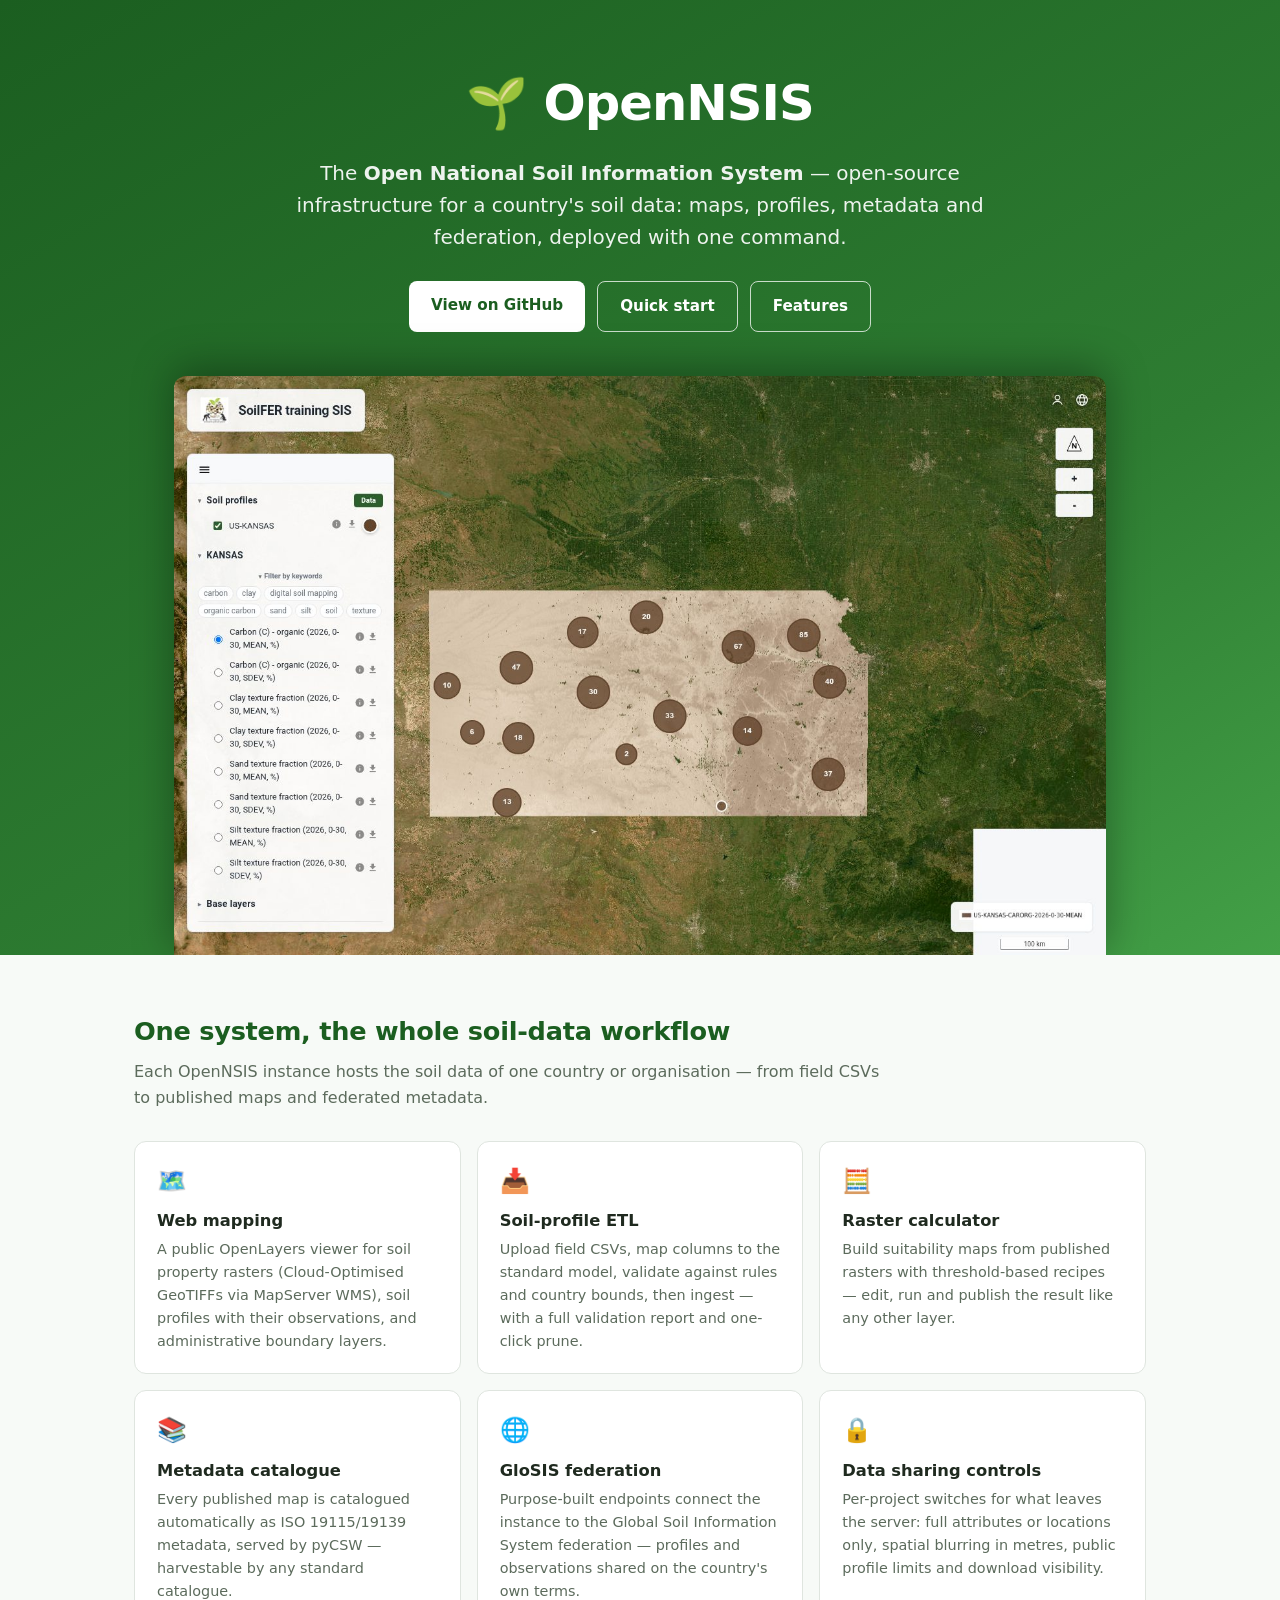
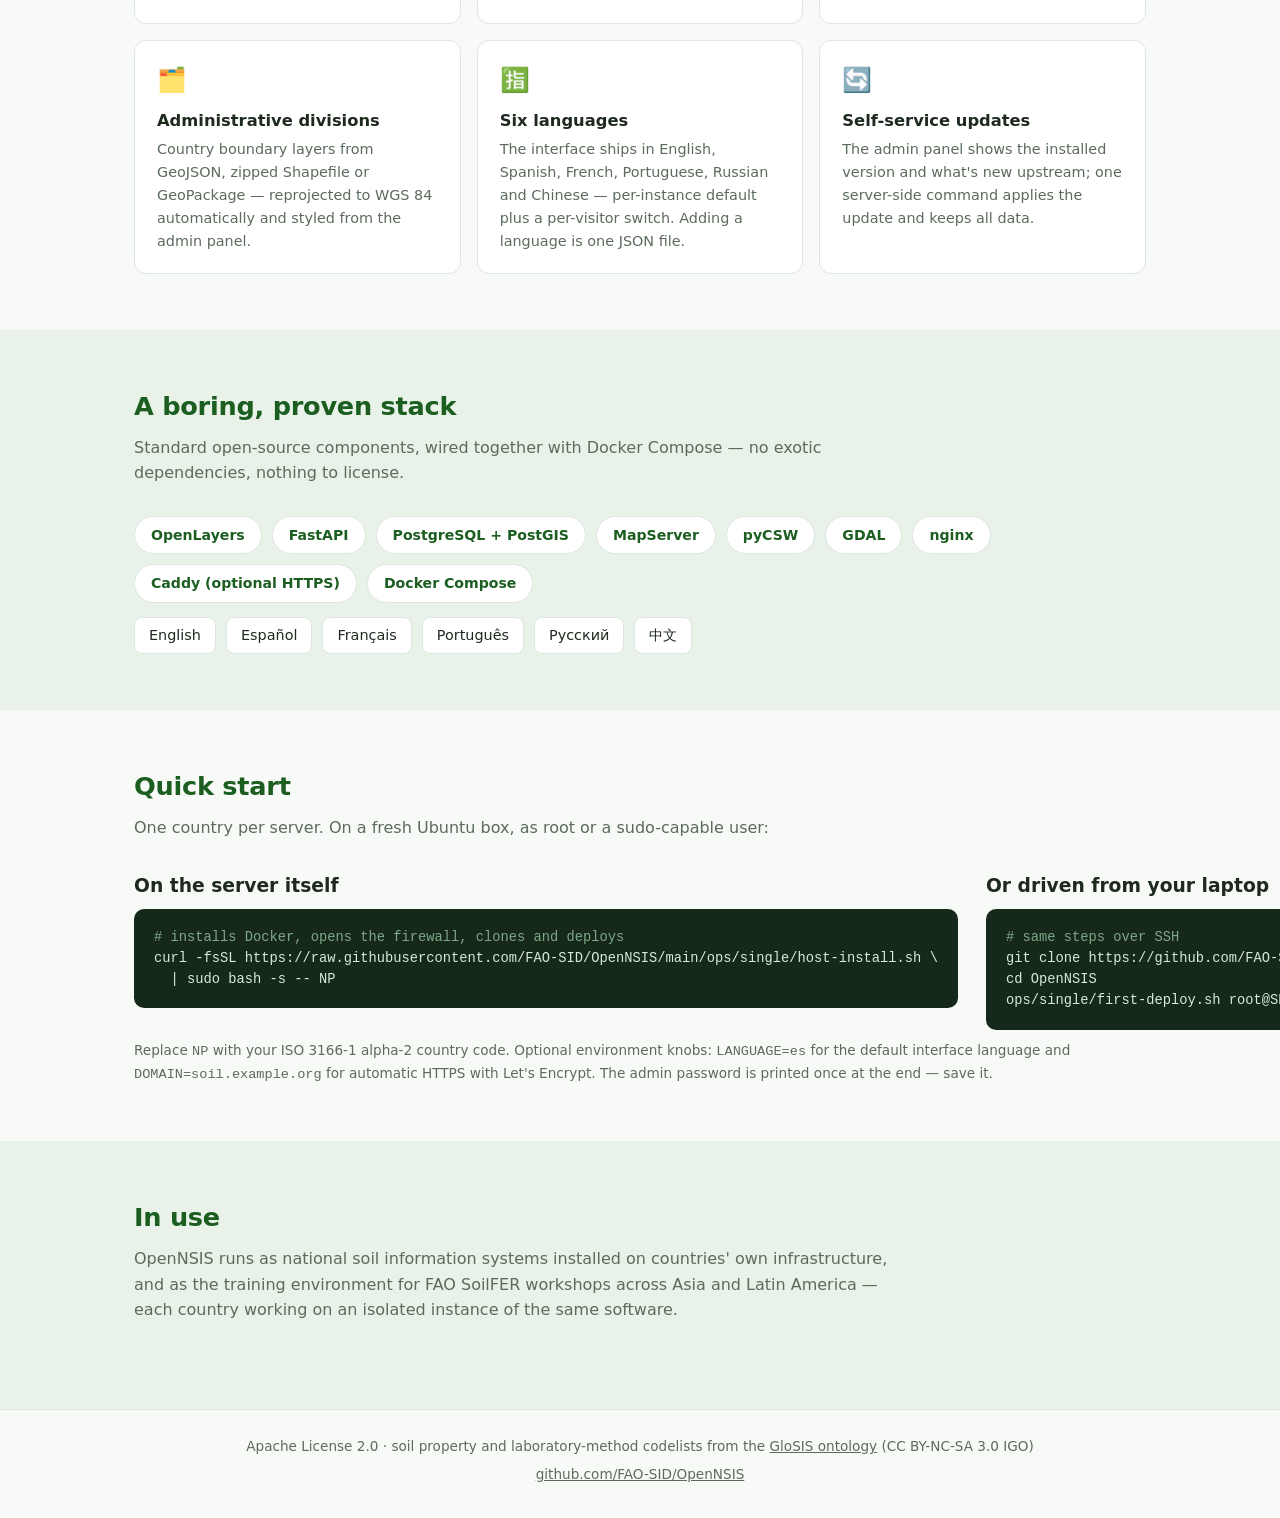
==== docs/index.html @ 4433a47d "docs: GitHub Pages showcase site Single-page site under docs/ for GitHub Pages (Settings → Pages → m" ====
<!DOCTYPE html>
<html lang="en">
<head>
<meta charset="UTF-8">
<meta name="viewport" content="width=device-width, initial-scale=1.0">
<title>OpenNSIS — Open National Soil Information System</title>
<meta name="description" content="OpenNSIS is an open-source national soil information system: web mapping, soil-profile ETL, a metadata catalogue and GloSIS federation endpoints, deployed with one command.">
<link rel="icon" href="data:image/svg+xml,<svg xmlns='http://www.w3.org/2000/svg' viewBox='0 0 100 100'><text y='.9em' font-size='90'>🌱</text></svg>">
<style>
  :root {
    --green: #2e7d32; --green-dark: #1b5e20; --green-pale: #e8f2e8;
    --ink: #1f2a1f; --muted: #5c6b5c; --line: #dfe5df; --bg: #f7faf7;
  }
  * { box-sizing: border-box; margin: 0; padding: 0; }
  html { scroll-behavior: smooth; }
  body {
    font-family: system-ui, -apple-system, "Segoe UI", Roboto, sans-serif;
    color: var(--ink); background: var(--bg); line-height: 1.6;
  }
  a { color: var(--green); }
  .wrap { max-width: 1060px; margin: 0 auto; padding: 0 24px; }

  header.hero {
    background: linear-gradient(150deg, var(--green-dark), var(--green) 65%, #43a047);
    color: #fff; padding: 64px 0 0; overflow: hidden;
  }
  .hero-inner { display: flex; flex-direction: column; align-items: center; text-align: center; }
  .hero h1 { font-size: clamp(2rem, 5vw, 3.1rem); font-weight: 750; letter-spacing: -.02em; }
  .hero .sub {
    margin-top: 14px; font-size: clamp(1rem, 2.2vw, 1.25rem);
    max-width: 720px; opacity: .92;
  }
  .cta { margin: 28px 0 44px; display: flex; gap: 12px; flex-wrap: wrap; justify-content: center; }
  .btn {
    display: inline-block; padding: 12px 22px; border-radius: 8px;
    font-weight: 600; text-decoration: none; font-size: .95rem;
    transition: transform .12s ease, box-shadow .12s ease;
  }
  .btn:hover { transform: translateY(-2px); box-shadow: 0 6px 18px rgba(0,0,0,.18); }
  .btn.primary { background: #fff; color: var(--green-dark); }
  .btn.ghost { border: 1.5px solid rgba(255,255,255,.75); color: #fff; }
  .shot {
    display: block; width: min(960px, 92%); margin: 0 auto -3px;
    border-radius: 12px 12px 0 0; box-shadow: 0 -8px 40px rgba(0,0,0,.35);
  }

  section { padding: 56px 0; }
  section h2 {
    font-size: 1.6rem; letter-spacing: -.01em; color: var(--green-dark);
    margin-bottom: 8px;
  }
  section .lead { color: var(--muted); max-width: 760px; margin-bottom: 30px; }

  .grid { display: grid; gap: 16px; grid-template-columns: repeat(auto-fill, minmax(300px, 1fr)); }
  .card {
    background: #fff; border: 1px solid var(--line); border-radius: 12px;
    padding: 20px 22px;
  }
  .card .ic { font-size: 1.5rem; }
  .card h3 { font-size: 1.02rem; margin: 8px 0 4px; }
  .card p { font-size: .9rem; color: var(--muted); }

  .band { background: var(--green-pale); }
  .stack { display: flex; flex-wrap: wrap; gap: 10px; }
  .chip {
    background: #fff; border: 1px solid var(--line); border-radius: 999px;
    padding: 7px 16px; font-size: .88rem; font-weight: 600; color: var(--green-dark);
  }
  .langs { display: flex; flex-wrap: wrap; gap: 10px; margin-top: 14px; }
  .lang { background: #fff; border: 1px solid var(--line); border-radius: 8px; padding: 6px 14px; font-size: .9rem; }

  pre {
    background: #16281a; color: #d7ead9; border-radius: 10px;
    padding: 18px 20px; overflow-x: auto; font-size: .86rem; line-height: 1.55;
  }
  pre .c { color: #7fa886; }
  .note { font-size: .85rem; color: var(--muted); margin-top: 10px; }

  .cols { display: grid; gap: 28px; grid-template-columns: 1fr 1fr; }
  @media (max-width: 760px) { .cols { grid-template-columns: 1fr; } }

  footer {
    border-top: 1px solid var(--line); padding: 26px 0 34px;
    color: var(--muted); font-size: .85rem; text-align: center;
  }
  footer a { color: var(--muted); }
</style>
</head>
<body>

<header class="hero">
  <div class="wrap hero-inner">
    <h1>🌱 OpenNSIS</h1>
    <p class="sub">The <strong>Open National Soil Information System</strong> — open-source
    infrastructure for a country's soil data: maps, profiles, metadata and
    federation, deployed with one command.</p>
    <div class="cta">
      <a class="btn primary" href="https://github.com/FAO-SID/OpenNSIS">View on GitHub</a>
      <a class="btn ghost" href="#quick-start">Quick start</a>
      <a class="btn ghost" href="#features">Features</a>
    </div>
    <img class="shot" src="assets/map-us.jpg"
         alt="OpenNSIS map view: soil property rasters, clustered soil profiles and a layer panel">
  </div>
</header>

<section id="features">
  <div class="wrap">
    <h2>One system, the whole soil-data workflow</h2>
    <p class="lead">Each OpenNSIS instance hosts the soil data of one country or
    organisation — from field CSVs to published maps and federated metadata.</p>
    <div class="grid">
      <div class="card"><span class="ic">🗺️</span>
        <h3>Web mapping</h3>
        <p>A public OpenLayers viewer for soil property rasters (Cloud-Optimised
        GeoTIFFs via MapServer WMS), soil profiles with their observations, and
        administrative boundary layers.</p></div>
      <div class="card"><span class="ic">📥</span>
        <h3>Soil-profile ETL</h3>
        <p>Upload field CSVs, map columns to the standard model, validate against
        rules and country bounds, then ingest — with a full validation report and
        one-click prune.</p></div>
      <div class="card"><span class="ic">🧮</span>
        <h3>Raster calculator</h3>
        <p>Build suitability maps from published rasters with threshold-based
        recipes — edit, run and publish the result like any other layer.</p></div>
      <div class="card"><span class="ic">📚</span>
        <h3>Metadata catalogue</h3>
        <p>Every published map is catalogued automatically as ISO 19115/19139
        metadata, served by pyCSW — harvestable by any standard catalogue.</p></div>
      <div class="card"><span class="ic">🌐</span>
        <h3>GloSIS federation</h3>
        <p>Purpose-built endpoints connect the instance to the Global Soil
        Information System federation — profiles and observations shared on the
        country's own terms.</p></div>
      <div class="card"><span class="ic">🔒</span>
        <h3>Data sharing controls</h3>
        <p>Per-project switches for what leaves the server: full attributes or
        locations only, spatial blurring in metres, public profile limits and
        download visibility.</p></div>
      <div class="card"><span class="ic">🗂️</span>
        <h3>Administrative divisions</h3>
        <p>Country boundary layers from GeoJSON, zipped Shapefile or GeoPackage —
        reprojected to WGS&nbsp;84 automatically and styled from the admin panel.</p></div>
      <div class="card"><span class="ic">🈯</span>
        <h3>Six languages</h3>
        <p>The interface ships in English, Spanish, French, Portuguese, Russian
        and Chinese — per-instance default plus a per-visitor switch. Adding a
        language is one JSON file.</p></div>
      <div class="card"><span class="ic">🔄</span>
        <h3>Self-service updates</h3>
        <p>The admin panel shows the installed version and what's new upstream;
        one server-side command applies the update and keeps all data.</p></div>
    </div>
  </div>
</section>

<section class="band">
  <div class="wrap">
    <h2>A boring, proven stack</h2>
    <p class="lead">Standard open-source components, wired together with Docker
    Compose — no exotic dependencies, nothing to license.</p>
    <div class="stack">
      <span class="chip">OpenLayers</span>
      <span class="chip">FastAPI</span>
      <span class="chip">PostgreSQL + PostGIS</span>
      <span class="chip">MapServer</span>
      <span class="chip">pyCSW</span>
      <span class="chip">GDAL</span>
      <span class="chip">nginx</span>
      <span class="chip">Caddy (optional HTTPS)</span>
      <span class="chip">Docker Compose</span>
    </div>
    <div class="langs">
      <span class="lang">English</span><span class="lang">Español</span>
      <span class="lang">Français</span><span class="lang">Português</span>
      <span class="lang">Русский</span><span class="lang">中文</span>
    </div>
  </div>
</section>

<section id="quick-start">
  <div class="wrap">
    <h2>Quick start</h2>
    <p class="lead">One country per server. On a fresh Ubuntu box, as root or a
    sudo-capable user:</p>
    <div class="cols">
      <div>
        <h3 style="margin-bottom:8px;">On the server itself</h3>
<pre><span class="c"># installs Docker, opens the firewall, clones and deploys</span>
curl -fsSL https://raw.githubusercontent.com/FAO-SID/OpenNSIS/main/ops/single/host-install.sh \
  | sudo bash -s -- NP</pre>
      </div>
      <div>
        <h3 style="margin-bottom:8px;">Or driven from your laptop</h3>
<pre><span class="c"># same steps over SSH</span>
git clone https://github.com/FAO-SID/OpenNSIS.git
cd OpenNSIS
ops/single/first-deploy.sh root@SERVER_IP NP</pre>
      </div>
    </div>
    <p class="note">Replace <code>NP</code> with your ISO 3166-1 alpha-2 country
    code. Optional environment knobs: <code>LANGUAGE=es</code> for the default
    interface language and <code>DOMAIN=soil.example.org</code> for automatic
    HTTPS with Let's Encrypt. The admin password is printed once at the end —
    save it.</p>
  </div>
</section>

<section class="band">
  <div class="wrap">
    <h2>In use</h2>
    <p class="lead">OpenNSIS runs as national soil information systems installed
    on countries' own infrastructure, and as the training environment for FAO
    SoilFER workshops across Asia and Latin America — each country working on an
    isolated instance of the same software.</p>
  </div>
</section>

<footer>
  <div class="wrap">
    <p>Apache License 2.0 · soil property and laboratory-method codelists from the
    <a href="https://github.com/glosis-ld/glosis">GloSIS ontology</a>
    (CC&nbsp;BY-NC-SA&nbsp;3.0&nbsp;IGO)</p>
    <p style="margin-top:6px;"><a href="https://github.com/FAO-SID/OpenNSIS">github.com/FAO-SID/OpenNSIS</a></p>
  </div>
</footer>

</body>
</html>
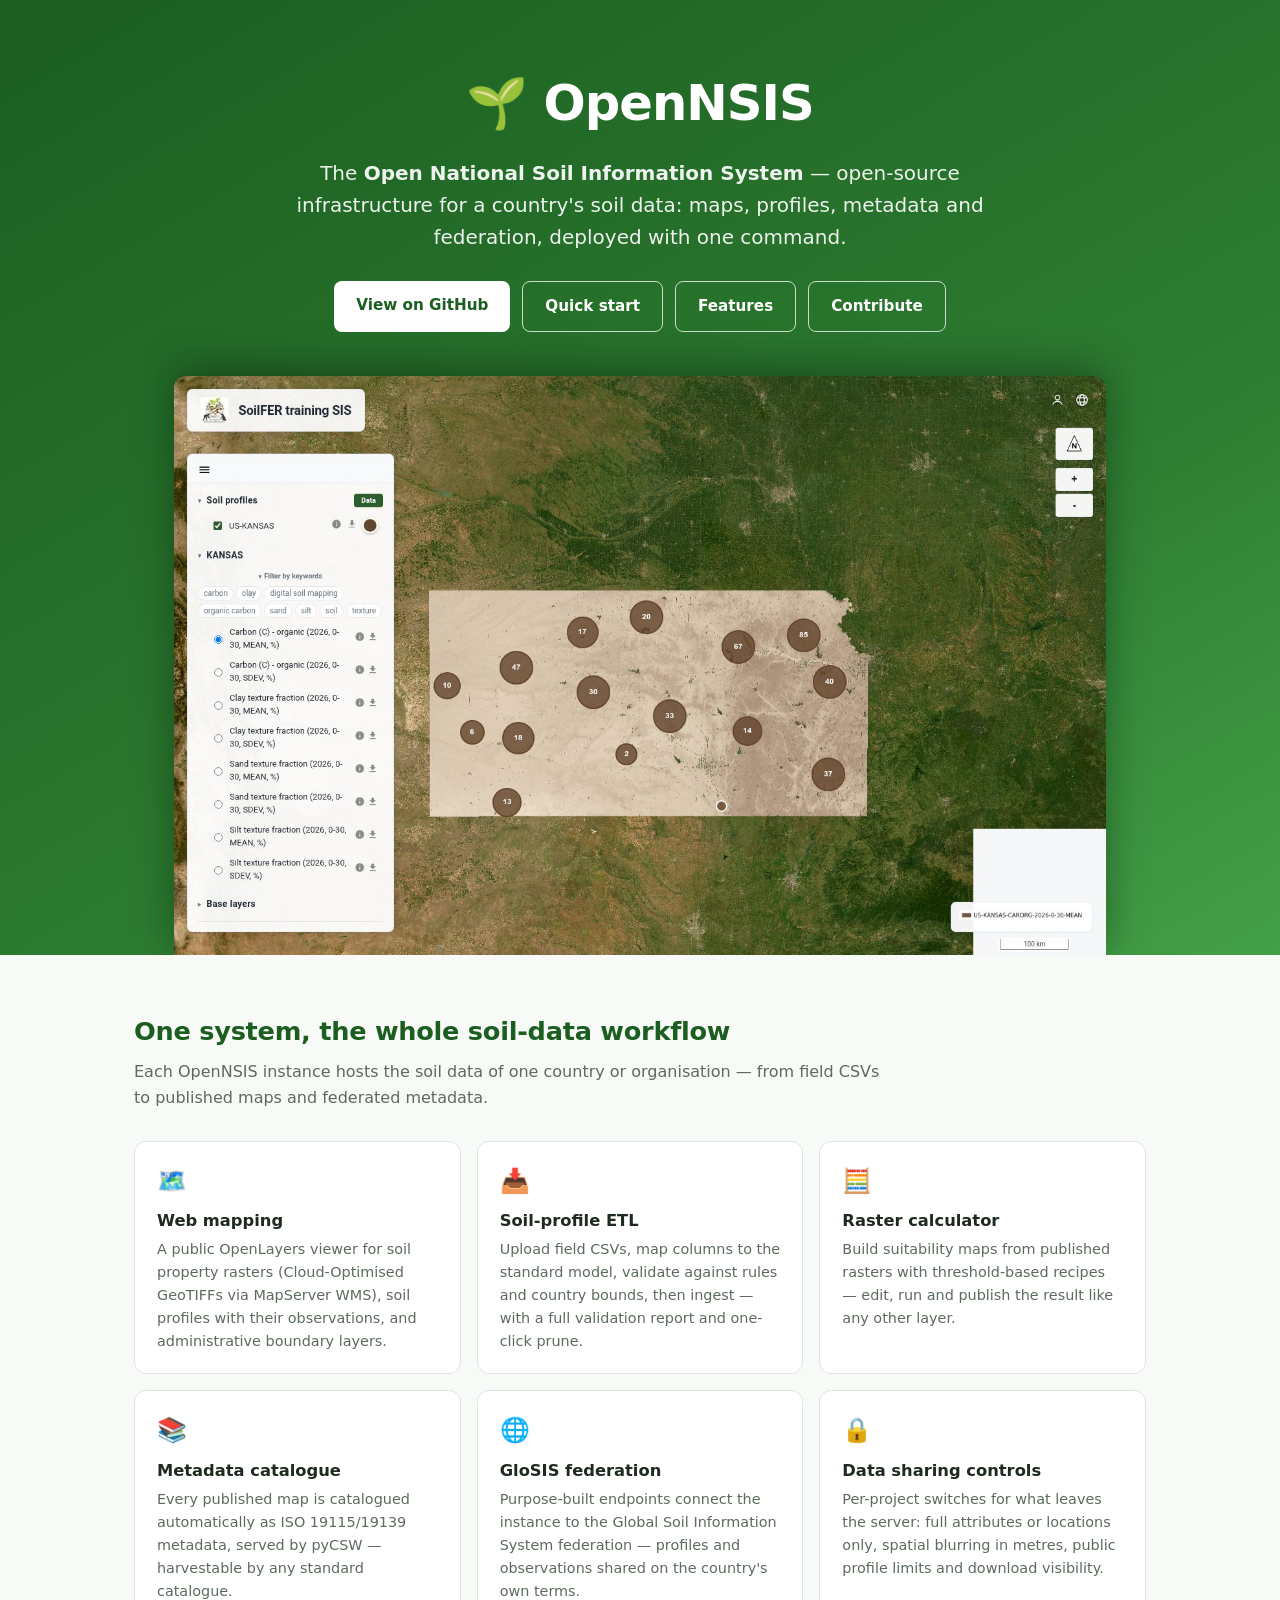
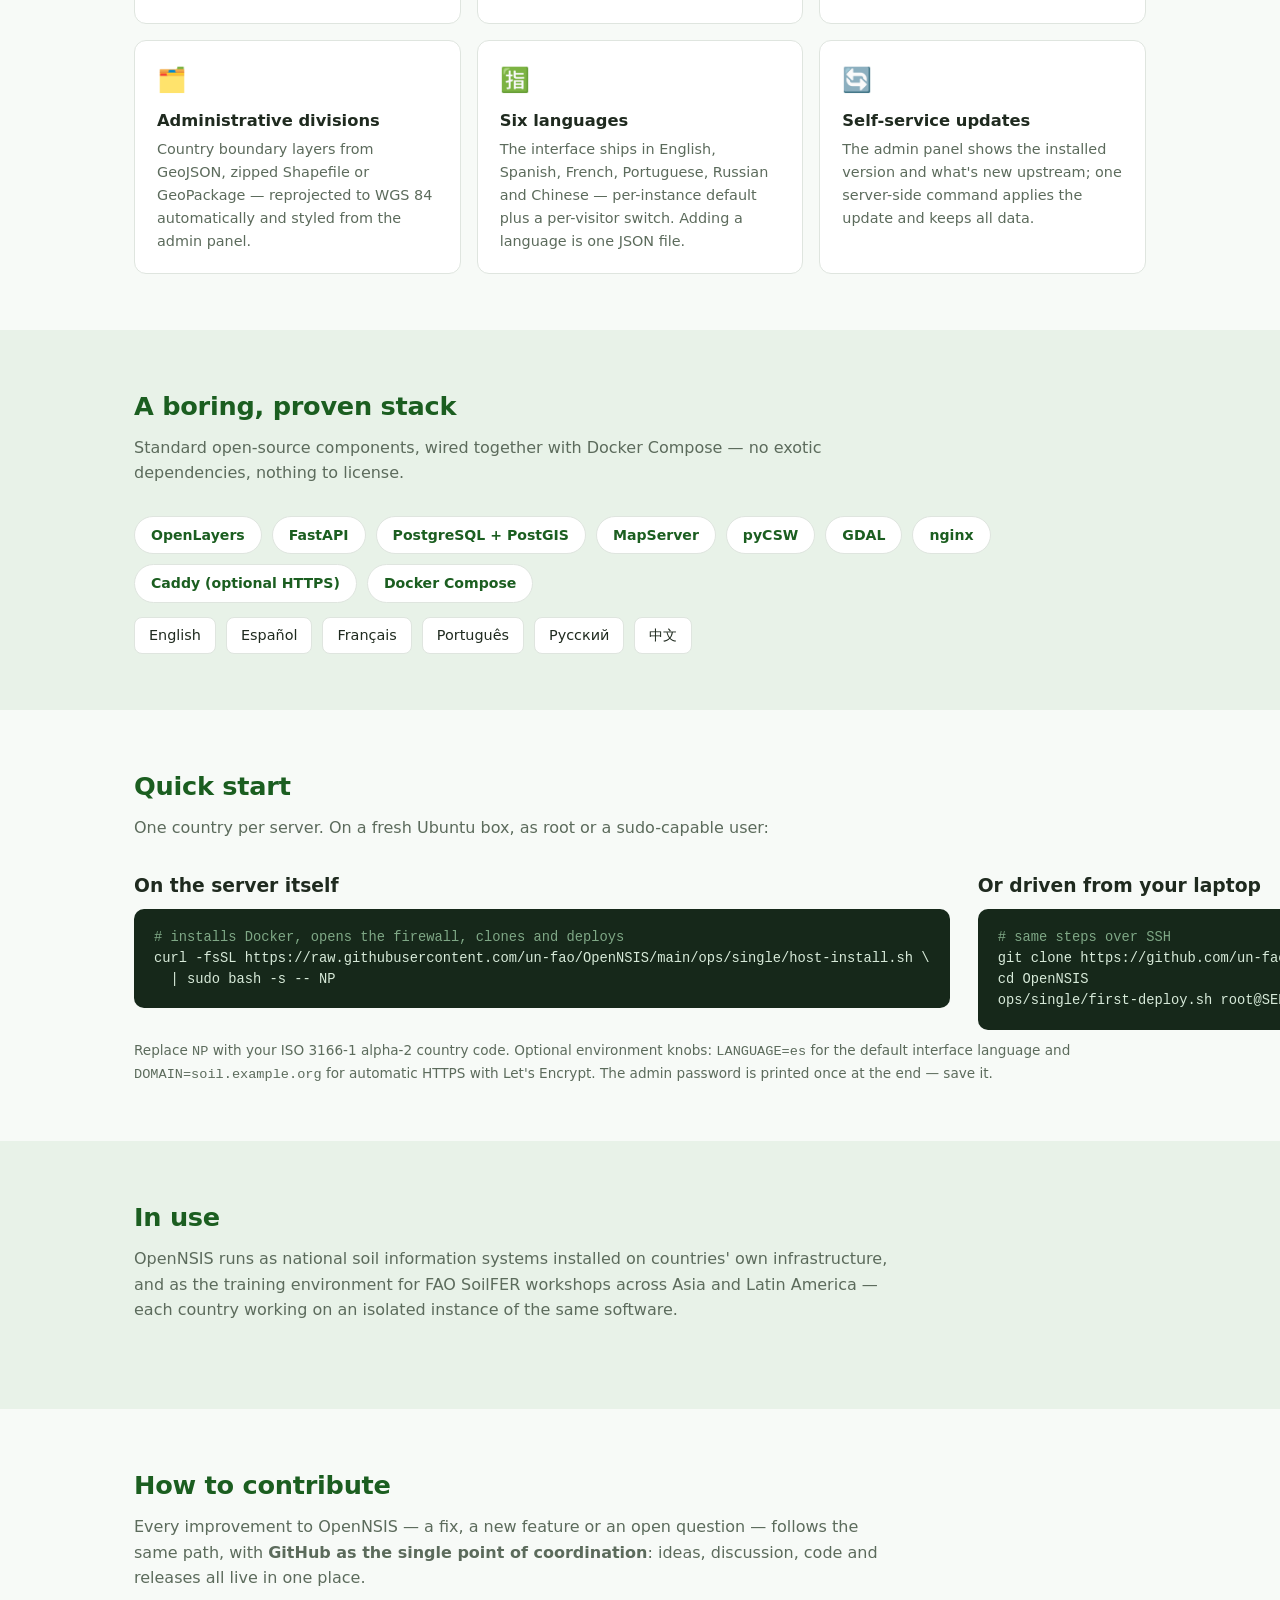
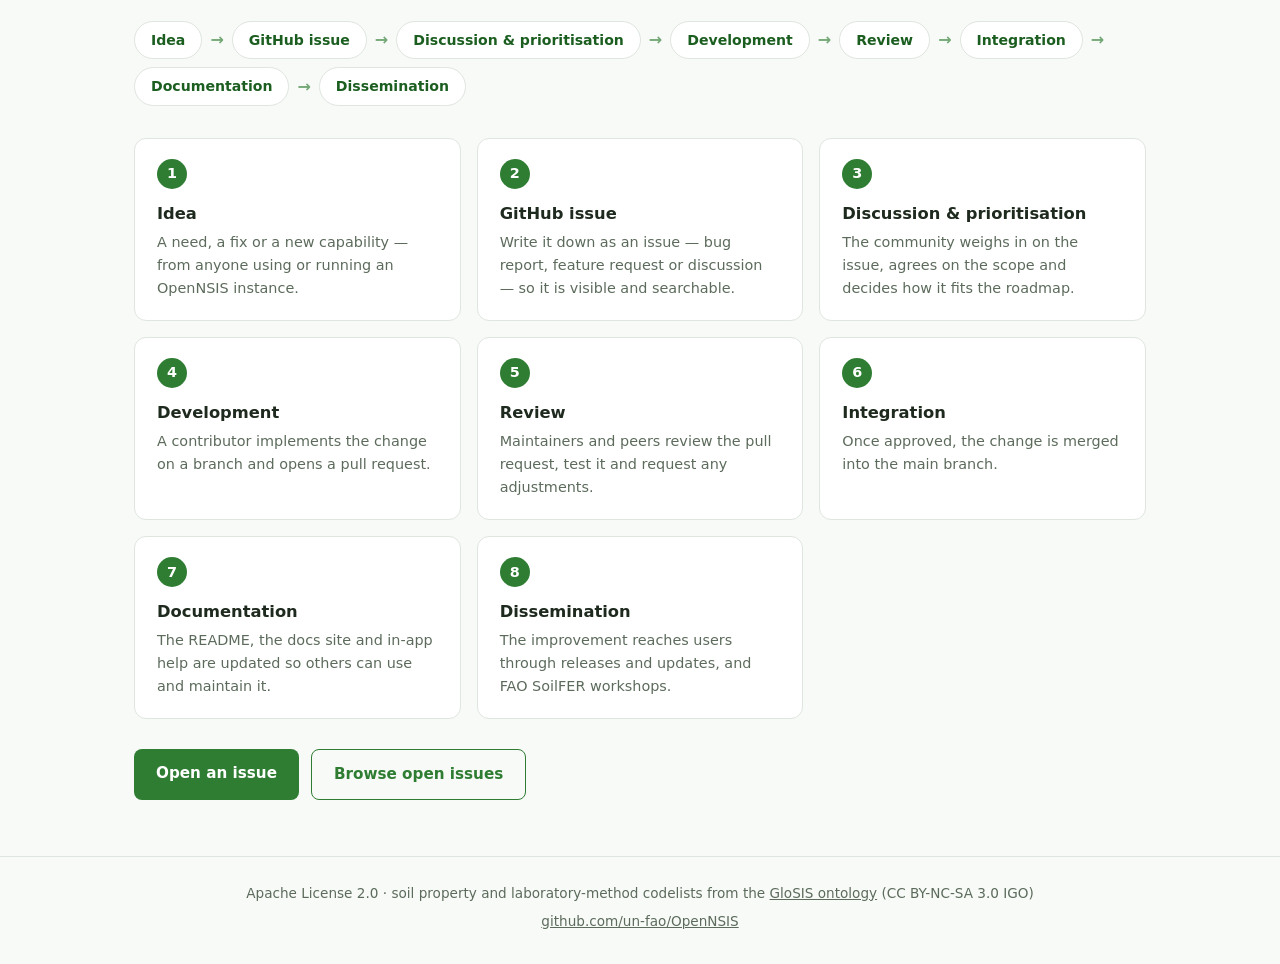
==== commit 4697375a: "Move to the official UN-FAO organisation: un-fao/OpenNSIS Update every FAO-SID/OpenNSIS reference — " ====
--- a/docs/index.html
+++ b/docs/index.html
@@ -84,6 +84,22 @@
     color: var(--muted); font-size: .85rem; text-align: center;
   }
   footer a { color: var(--muted); }
+
+  /* Contribute */
+  .flow { display: flex; flex-wrap: wrap; align-items: center; gap: 8px; margin-bottom: 32px; }
+  .flow .arrow { color: var(--green); font-weight: 700; opacity: .65; }
+  .steps { display: grid; gap: 16px; grid-template-columns: repeat(auto-fill, minmax(280px, 1fr)); }
+  .step { background: #fff; border: 1px solid var(--line); border-radius: 12px; padding: 20px 22px; }
+  .step .n {
+    display: inline-flex; align-items: center; justify-content: center;
+    width: 30px; height: 30px; border-radius: 50%;
+    background: var(--green); color: #fff; font-weight: 700; font-size: .9rem;
+  }
+  .step h3 { font-size: 1.02rem; margin: 12px 0 4px; }
+  .step p { font-size: .9rem; color: var(--muted); }
+  .contribute-cta { margin-top: 30px; display: flex; gap: 12px; flex-wrap: wrap; }
+  .btn.solid { background: var(--green); color: #fff; }
+  .btn.outline { border: 1.5px solid var(--green); color: var(--green); }
 </style>
 </head>
 <body>
@@ -95,9 +111,10 @@
     infrastructure for a country's soil data: maps, profiles, metadata and
     federation, deployed with one command.</p>
     <div class="cta">
-      <a class="btn primary" href="https://github.com/FAO-SID/OpenNSIS">View on GitHub</a>
+      <a class="btn primary" href="https://github.com/un-fao/OpenNSIS">View on GitHub</a>
       <a class="btn ghost" href="#quick-start">Quick start</a>
       <a class="btn ghost" href="#features">Features</a>
+      <a class="btn ghost" href="#contribute">Contribute</a>
     </div>
     <img class="shot" src="assets/map-us.jpg"
          alt="OpenNSIS map view: soil property rasters, clustered soil profiles and a layer panel">
@@ -188,13 +205,13 @@
       <div>
         <h3 style="margin-bottom:8px;">On the server itself</h3>
 <pre><span class="c"># installs Docker, opens the firewall, clones and deploys</span>
-curl -fsSL https://raw.githubusercontent.com/FAO-SID/OpenNSIS/main/ops/single/host-install.sh \
+curl -fsSL https://raw.githubusercontent.com/un-fao/OpenNSIS/main/ops/single/host-install.sh \
   | sudo bash -s -- NP</pre>
       </div>
       <div>
         <h3 style="margin-bottom:8px;">Or driven from your laptop</h3>
 <pre><span class="c"># same steps over SSH</span>
-git clone https://github.com/FAO-SID/OpenNSIS.git
+git clone https://github.com/un-fao/OpenNSIS.git
 cd OpenNSIS
 ops/single/first-deploy.sh root@SERVER_IP NP</pre>
       </div>
@@ -217,12 +234,70 @@
   </div>
 </section>
 
+<section id="contribute">
+  <div class="wrap">
+    <h2>How to contribute</h2>
+    <p class="lead">Every improvement to OpenNSIS — a fix, a new feature or an open
+    question — follows the same path, with <strong>GitHub as the single point of
+    coordination</strong>: ideas, discussion, code and releases all live in one place.</p>
+
+    <div class="flow">
+      <span class="chip">Idea</span><span class="arrow">→</span>
+      <span class="chip">GitHub issue</span><span class="arrow">→</span>
+      <span class="chip">Discussion &amp; prioritisation</span><span class="arrow">→</span>
+      <span class="chip">Development</span><span class="arrow">→</span>
+      <span class="chip">Review</span><span class="arrow">→</span>
+      <span class="chip">Integration</span><span class="arrow">→</span>
+      <span class="chip">Documentation</span><span class="arrow">→</span>
+      <span class="chip">Dissemination</span>
+    </div>
+
+    <div class="steps">
+      <div class="step"><span class="n">1</span>
+        <h3>Idea</h3>
+        <p>A need, a fix or a new capability — from anyone using or running an OpenNSIS
+        instance.</p></div>
+      <div class="step"><span class="n">2</span>
+        <h3>GitHub issue</h3>
+        <p>Write it down as an issue — bug report, feature request or discussion — so it
+        is visible and searchable.</p></div>
+      <div class="step"><span class="n">3</span>
+        <h3>Discussion &amp; prioritisation</h3>
+        <p>The community weighs in on the issue, agrees on the scope and decides how it
+        fits the roadmap.</p></div>
+      <div class="step"><span class="n">4</span>
+        <h3>Development</h3>
+        <p>A contributor implements the change on a branch and opens a pull request.</p></div>
+      <div class="step"><span class="n">5</span>
+        <h3>Review</h3>
+        <p>Maintainers and peers review the pull request, test it and request any
+        adjustments.</p></div>
+      <div class="step"><span class="n">6</span>
+        <h3>Integration</h3>
+        <p>Once approved, the change is merged into the main branch.</p></div>
+      <div class="step"><span class="n">7</span>
+        <h3>Documentation</h3>
+        <p>The README, the docs site and in-app help are updated so others can use and
+        maintain it.</p></div>
+      <div class="step"><span class="n">8</span>
+        <h3>Dissemination</h3>
+        <p>The improvement reaches users through releases and updates, and FAO SoilFER
+        workshops.</p></div>
+    </div>
+
+    <div class="contribute-cta">
+      <a class="btn solid" href="https://github.com/un-fao/OpenNSIS/issues/new/choose">Open an issue</a>
+      <a class="btn outline" href="https://github.com/un-fao/OpenNSIS/issues">Browse open issues</a>
+    </div>
+  </div>
+</section>
+
 <footer>
   <div class="wrap">
     <p>Apache License 2.0 · soil property and laboratory-method codelists from the
     <a href="https://github.com/glosis-ld/glosis">GloSIS ontology</a>
     (CC&nbsp;BY-NC-SA&nbsp;3.0&nbsp;IGO)</p>
-    <p style="margin-top:6px;"><a href="https://github.com/FAO-SID/OpenNSIS">github.com/FAO-SID/OpenNSIS</a></p>
+    <p style="margin-top:6px;"><a href="https://github.com/un-fao/OpenNSIS">github.com/un-fao/OpenNSIS</a></p>
   </div>
 </footer>
 
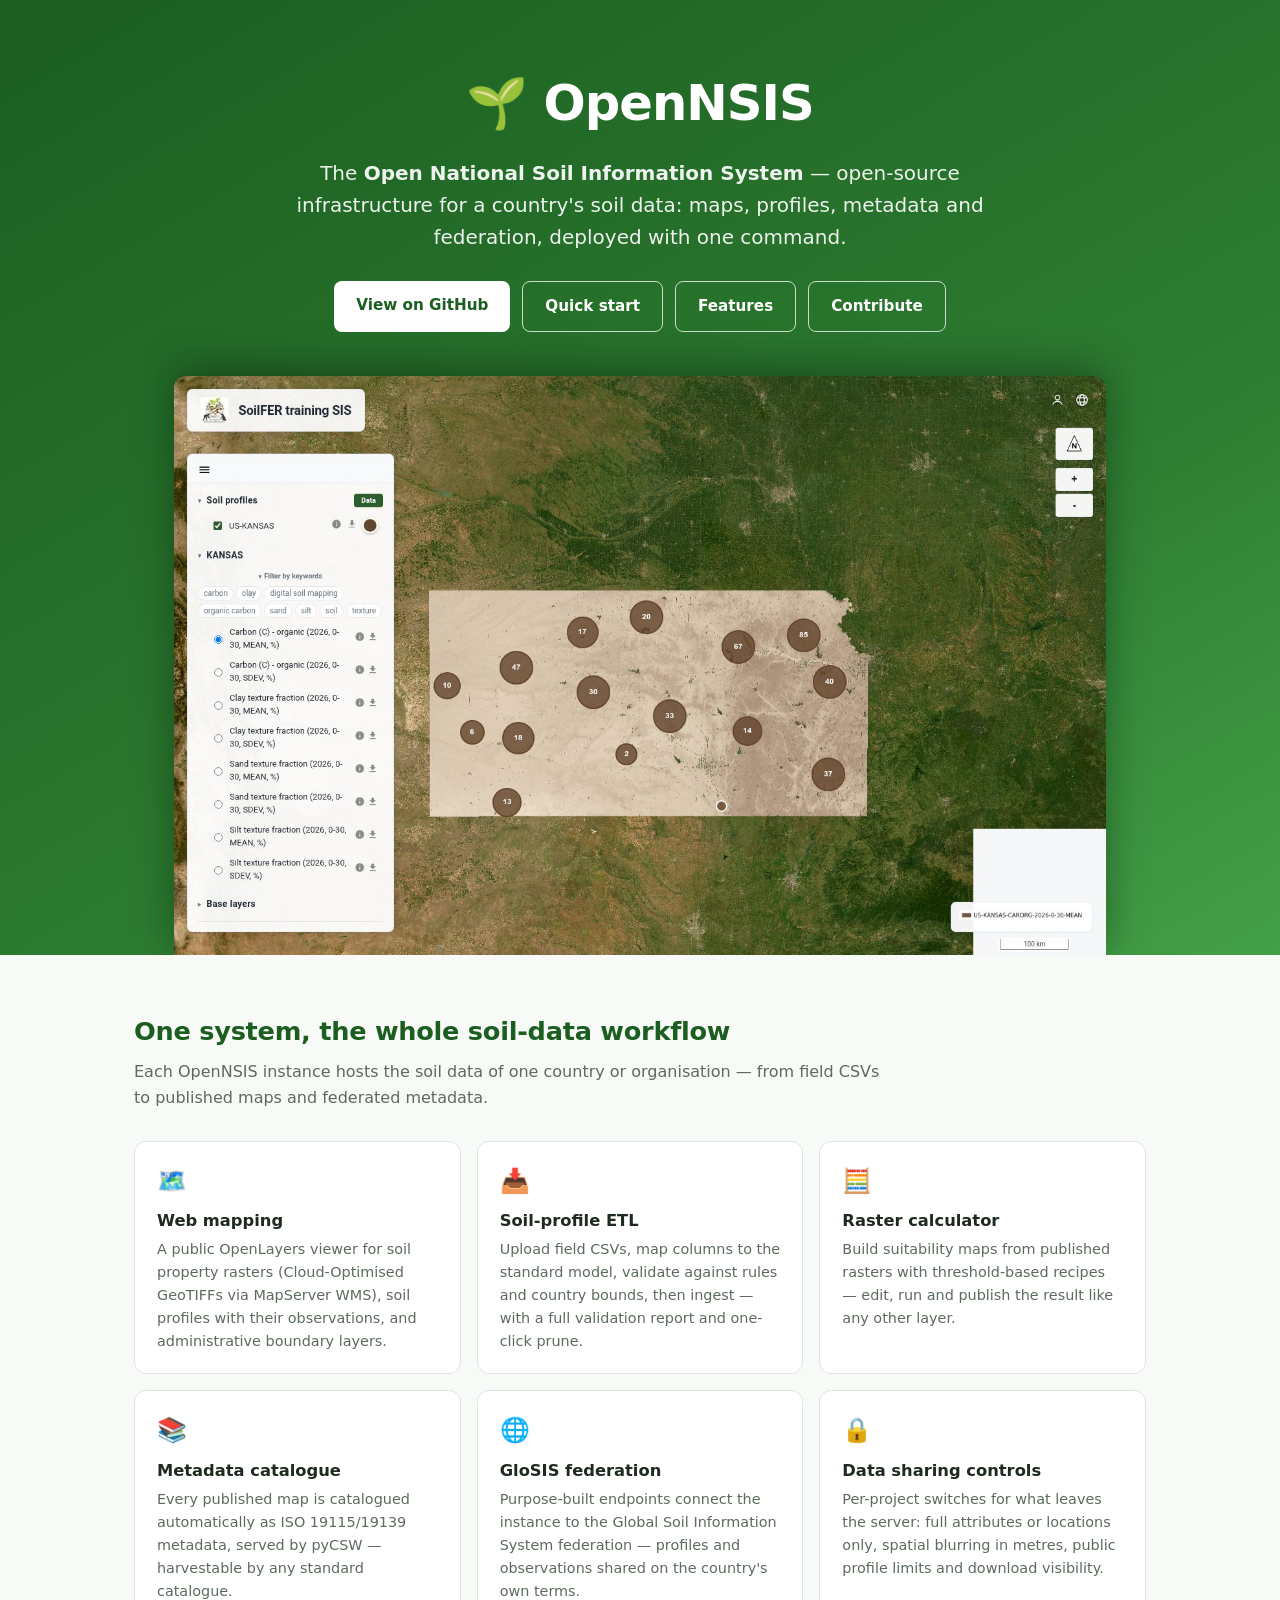
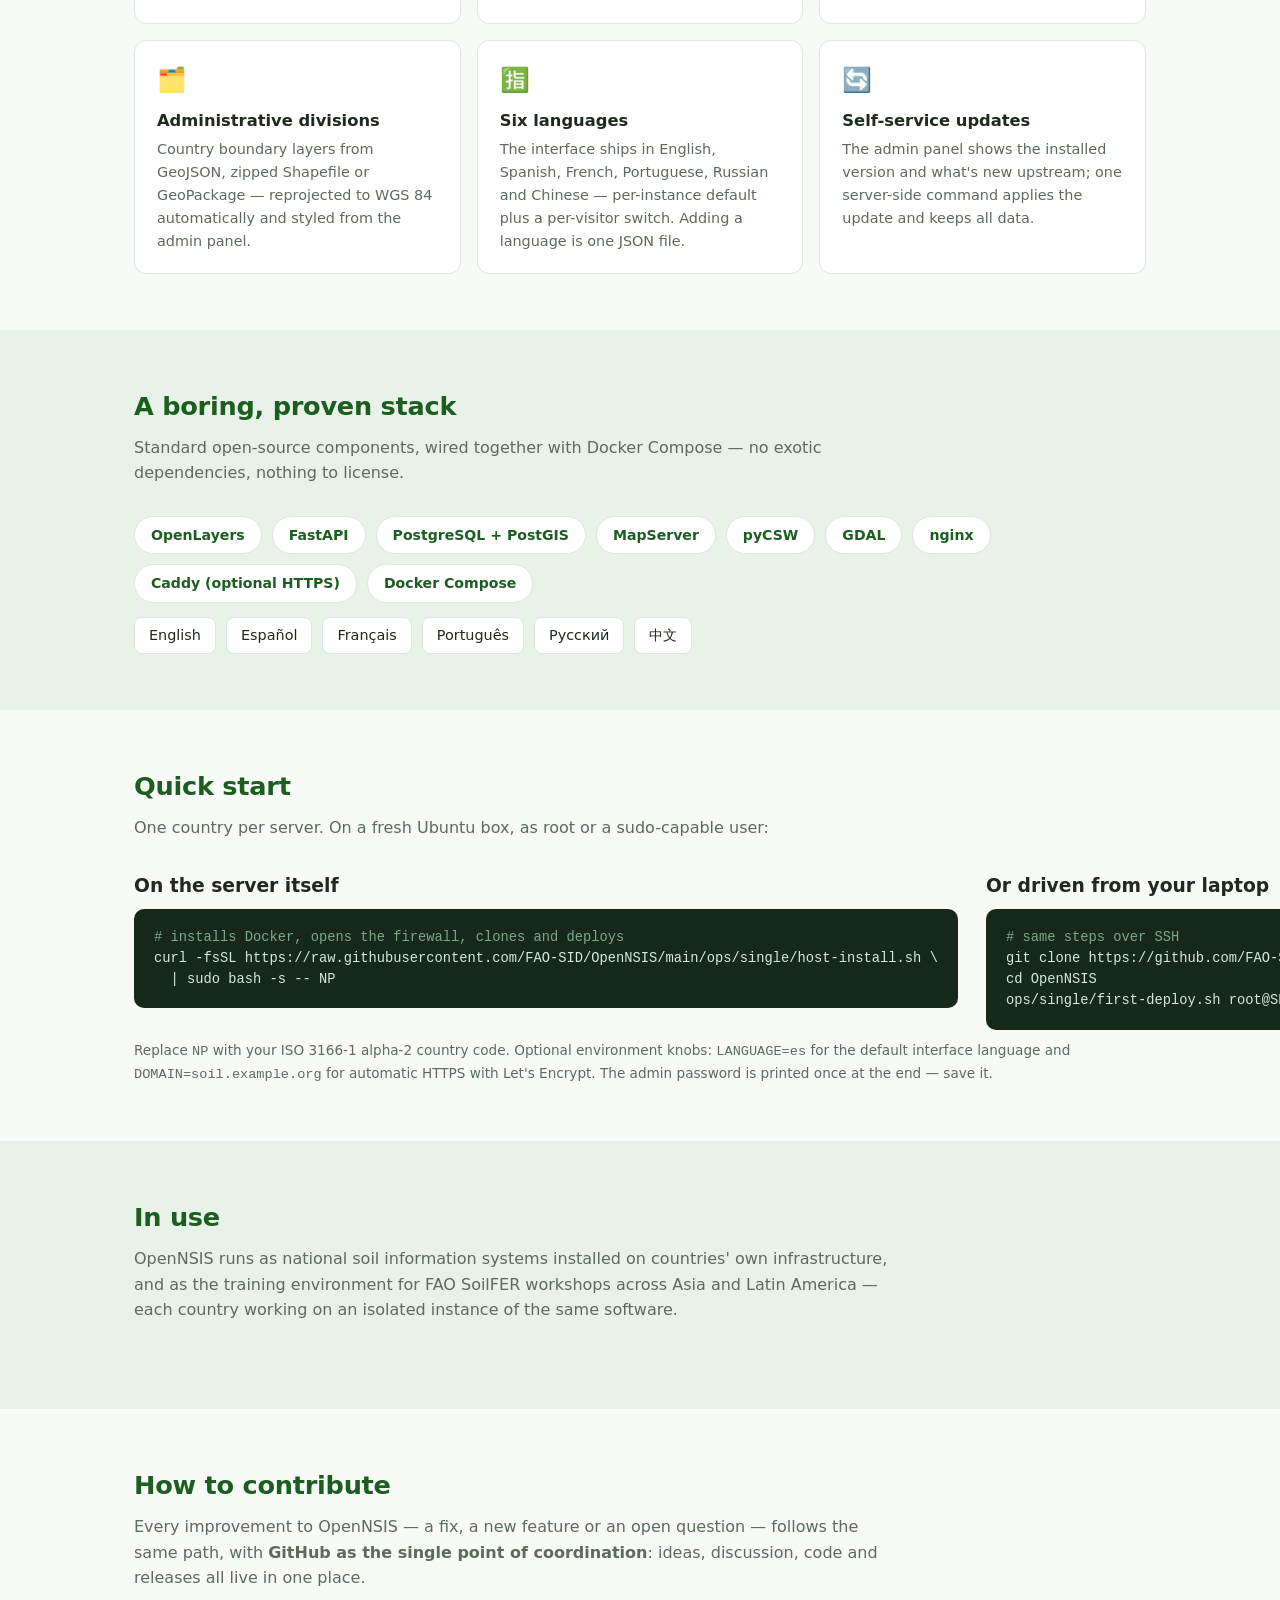
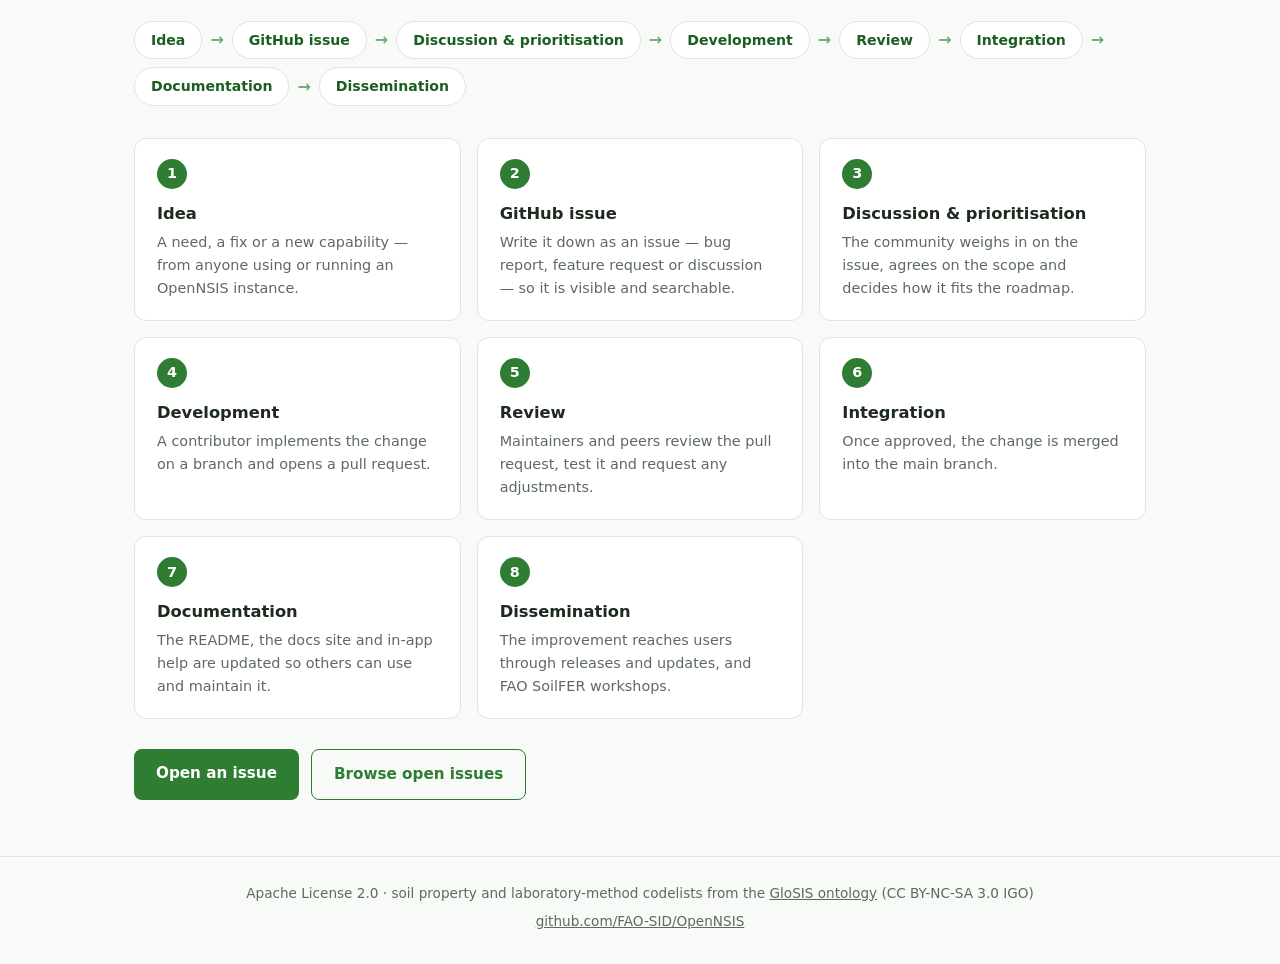
==== commit 3128e957: "Include "how to contribute"" ====
--- a/docs/index.html
+++ b/docs/index.html
@@ -111,7 +111,7 @@
     infrastructure for a country's soil data: maps, profiles, metadata and
     federation, deployed with one command.</p>
     <div class="cta">
-      <a class="btn primary" href="https://github.com/un-fao/OpenNSIS">View on GitHub</a>
+      <a class="btn primary" href="https://github.com/FAO-SID/OpenNSIS">View on GitHub</a>
       <a class="btn ghost" href="#quick-start">Quick start</a>
       <a class="btn ghost" href="#features">Features</a>
       <a class="btn ghost" href="#contribute">Contribute</a>
@@ -205,13 +205,13 @@
       <div>
         <h3 style="margin-bottom:8px;">On the server itself</h3>
 <pre><span class="c"># installs Docker, opens the firewall, clones and deploys</span>
-curl -fsSL https://raw.githubusercontent.com/un-fao/OpenNSIS/main/ops/single/host-install.sh \
+curl -fsSL https://raw.githubusercontent.com/FAO-SID/OpenNSIS/main/ops/single/host-install.sh \
   | sudo bash -s -- NP</pre>
       </div>
       <div>
         <h3 style="margin-bottom:8px;">Or driven from your laptop</h3>
 <pre><span class="c"># same steps over SSH</span>
-git clone https://github.com/un-fao/OpenNSIS.git
+git clone https://github.com/FAO-SID/OpenNSIS.git
 cd OpenNSIS
 ops/single/first-deploy.sh root@SERVER_IP NP</pre>
       </div>
@@ -297,7 +297,7 @@
     <p>Apache License 2.0 · soil property and laboratory-method codelists from the
     <a href="https://github.com/glosis-ld/glosis">GloSIS ontology</a>
     (CC&nbsp;BY-NC-SA&nbsp;3.0&nbsp;IGO)</p>
-    <p style="margin-top:6px;"><a href="https://github.com/un-fao/OpenNSIS">github.com/un-fao/OpenNSIS</a></p>
+    <p style="margin-top:6px;"><a href="https://github.com/FAO-SID/OpenNSIS">github.com/FAO-SID/OpenNSIS</a></p>
   </div>
 </footer>
 
